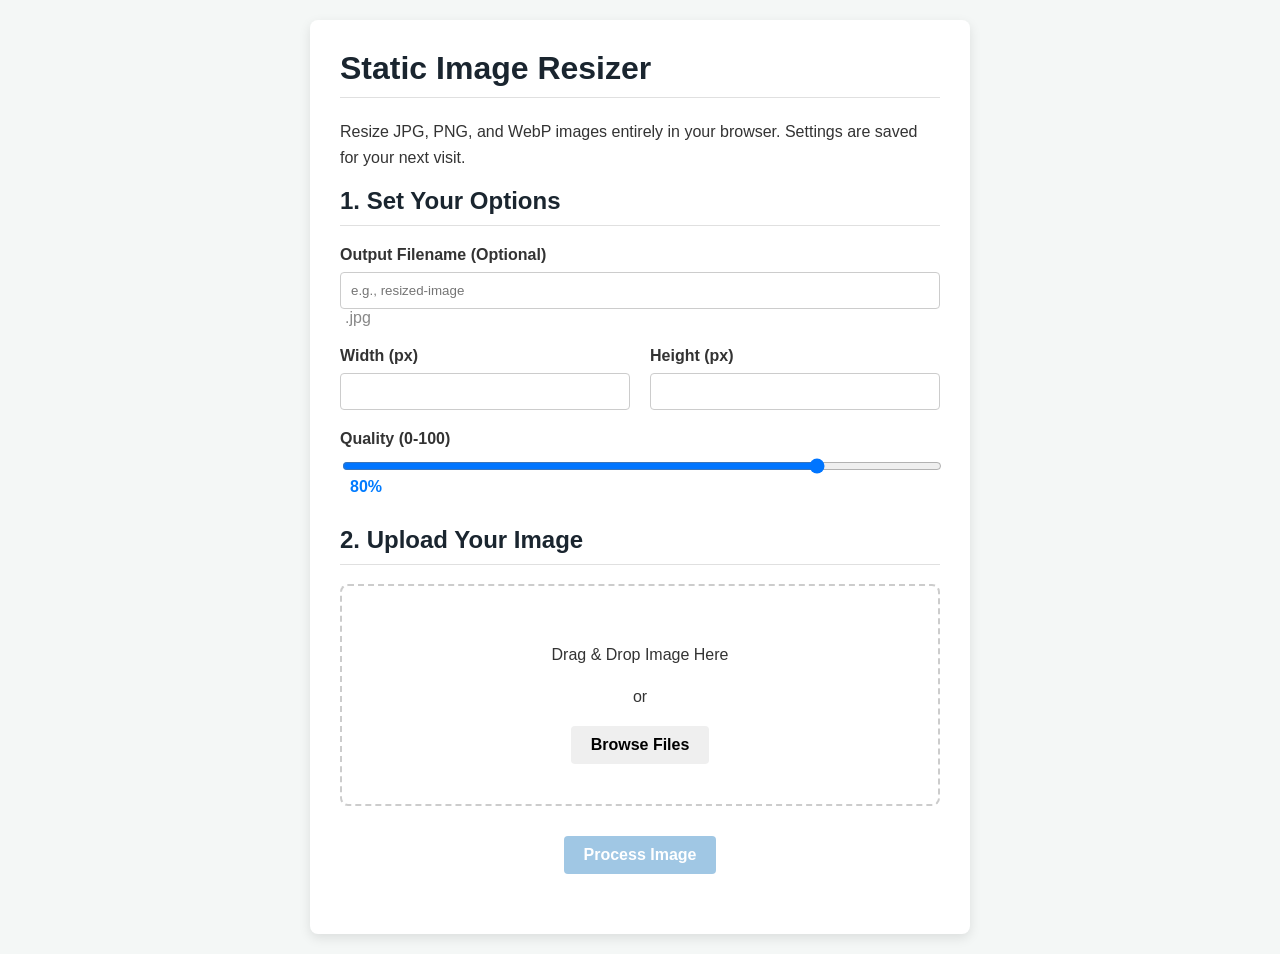
==== index.html @ b530f236 "Add files via upload" ====
<!--
 * Static Image Resizer
 *
 * Author: Ehsan Rostami (ehsan-rostami)
 * Copyright (c) 2025 Ehsan Rostami
 *
 * Released under the MIT License.
-->

<!DOCTYPE html>
<html lang="en">
<head>
    <meta charset="UTF-8">
    <meta name="viewport" content="width=device-width, initial-scale=1.0">
    <title>Static Image Resizer</title>
    <link rel="stylesheet" href="style.css">
</head>
<body>

    <main class="container">
        <h1>Static Image Resizer</h1>
        <p>Resize JPG, PNG, and WebP images entirely in your browser. Settings are saved for your next visit.</p>

        <section class="settings-panel">
            <h2>1. Set Your Options</h2>
            <div class="form-group">
                <label for="filename">Output Filename (Optional)</label>
                <input type="text" id="filename" placeholder="e.g., resized-image">
                <span class="file-extension">.jpg</span>
            </div>
            <div class="dimension-group">
                <div class="form-group">
                    <label for="width">Width (px)</label>
                    <input type="number" id="width" min="1">
                </div>
                <div class="form-group">
                    <label for="height">Height (px)</label>
                    <input type="number" id="height" min="1">
                </div>
            </div>
            <div class="form-group">
                <label for="quality">Quality (0-100)</label>
                <input type="range" id="quality" min="0" max="100" value="80">
                <span id="qualityValue">80%</span>
            </div>
        </section>

        <section class="upload-panel">
            <h2>2. Upload Your Image</h2>
            <div id="dropArea" class="drop-area">
                <p>Drag & Drop Image Here</p>
                <p>or</p>
                <button id="browseBtn" class="button">Browse Files</button>
                <input type="file" id="fileInput" accept="image/jpeg, image/png, image/webp" hidden>
            </div>
            <div id="imagePreview" class="image-preview" hidden>
                <img id="previewThumbnail" src="#" alt="Image Preview">
                <div id="imageInfo"></div>
            </div>
        </section>

        <section class="process-panel">
            <button id="processBtn" class="button button-primary" disabled>Process Image</button>
            <div id="loader" class="loader" hidden></div>
        </section>

        <section id="outputSection" class="output-section" hidden>
             <h2>Success!</h2>
             <p>Your image has been processed and downloaded.</p>
        </section>

    </main>

    <script src="script.js"></script>
</body>
</html>
---- style.css ----
/**
 * Static Image Resizer
 *
 * Author: Ehsan Rostami (ehsan-rostami)
 * Copyright (c) 2025 Ehsan Rostami
 *
 * Released under the MIT License.
 */

/* General Styling */
body {
    font-family: -apple-system, BlinkMacSystemFont, "Segoe UI", Roboto, Helvetica, Arial, sans-serif;
    background-color: #f4f7f6;
    color: #333;
    margin: 0;
    padding: 20px;
    display: flex;
    justify-content: center;
    align-items: flex-start;
    min-height: 100vh;
}

.container {
    width: 100%;
    max-width: 600px;
    background-color: #ffffff;
    padding: 30px;
    border-radius: 8px;
    box-shadow: 0 4px 12px rgba(0,0,0,0.1);
}

h1, h2 {
    color: #1a252f;
    border-bottom: 1px solid #e0e0e0;
    padding-bottom: 10px;
    margin-top: 0;
}

p {
    line-height: 1.6;
}

section {
    margin-bottom: 30px;
}

/* Form Elements */
.form-group {
    margin-bottom: 20px;
}

.form-group label {
    display: block;
    font-weight: 600;
    margin-bottom: 8px;
}

.form-group input[type="text"],
.form-group input[type="number"] {
    width: 100%;
    padding: 10px;
    border: 1px solid #ccc;
    border-radius: 4px;
    box-sizing: border-box; /* Important */
}

.dimension-group {
    display: flex;
    gap: 20px;
}

.dimension-group .form-group {
    flex: 1;
}

input[type="range"] {
    width: 100%;
}

.file-extension {
    margin-left: 5px;
    color: #888;
}

#qualityValue {
    font-weight: bold;
    color: #007bff;
    margin-left: 10px;
}

/* Buttons */
.button {
    padding: 10px 20px;
    border: none;
    border-radius: 4px;
    cursor: pointer;
    font-size: 16px;
    font-weight: 600;
    transition: background-color 0.2s;
}

.button-primary {
    background-color: #007bff;
    color: white;
}

.button-primary:disabled {
    background-color: #a0c7e4;
    cursor: not-allowed;
}

.button-primary:not(:disabled):hover {
    background-color: #0056b3;
}

/* Drop Area & Preview */
.drop-area {
    border: 2px dashed #ccc;
    border-radius: 8px;
    padding: 40px;
    text-align: center;
    cursor: pointer;
    transition: border-color 0.2s, background-color 0.2s;
}

.drop-area.drag-over {
    border-color: #007bff;
    background-color: #e9f5ff;
}

.image-preview {
    margin-top: 20px;
    text-align: center;
}

#previewThumbnail {
    max-width: 100%;
    max-height: 200px;
    border-radius: 4px;
    border: 1px solid #ddd;
}

#imageInfo {
    margin-top: 10px;
    font-size: 14px;
    color: #555;
}

/* Process Button & Loader */
.process-panel {
    display: flex;
    flex-direction: column;
    align-items: center;
}

.loader {
    border: 4px solid #f3f3f3;
    border-top: 4px solid #3498db;
    border-radius: 50%;
    width: 30px;
    height: 30px;
    animation: spin 1s linear infinite;
    margin-top: 15px;
}

@keyframes spin {
    0% { transform: rotate(0deg); }
    100% { transform: rotate(360deg); }
}

/* Output Section */
.output-section {
    background-color: #e8f5e9;
    color: #2e7d32;
    padding: 15px;
    border-radius: 4px;
    text-align: center;
}
.output-section h2 {
    margin-top: 0;
    border-bottom: none;
    color: inherit;
}

/* Helper Class */
[hidden] {
    display: none !important;
}

/* Responsive Design for Mobile */
@media (max-width: 600px) {
    body {
        padding: 10px;
    }
    .container {
        padding: 20px;
    }
    .dimension-group {
        flex-direction: column;
        gap: 0;
    }
}
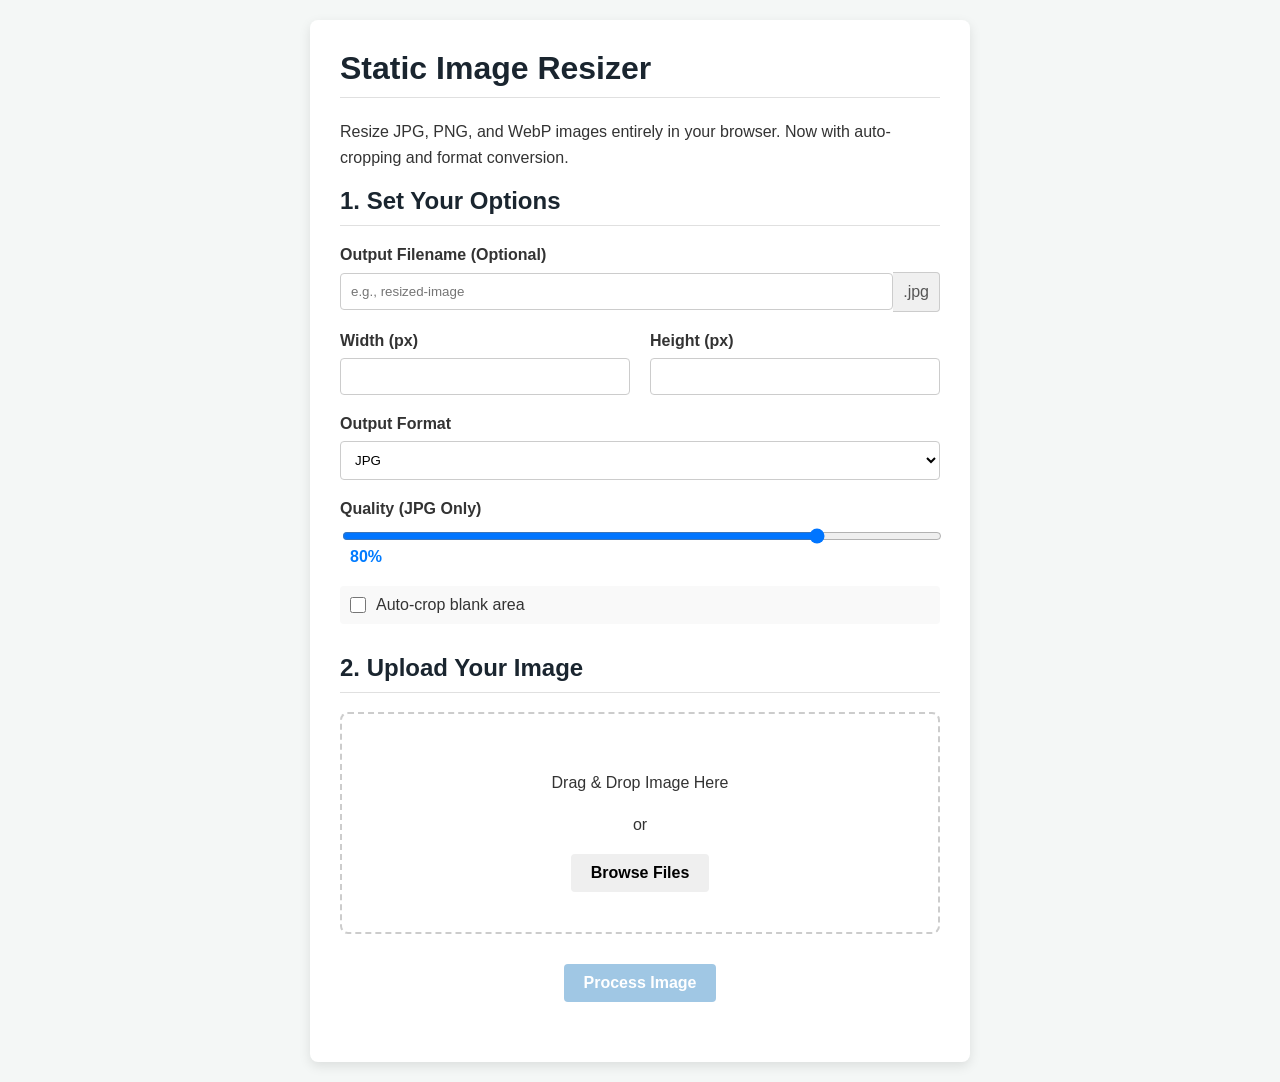
==== commit b9de0229: "Add files via upload" ====
--- a/index.html
+++ b/index.html
@@ -1,9 +1,7 @@
 <!--
  * Static Image Resizer
- *
- * Author: Ehsan Rostami (ehsan-rostami)
+ * Author: Ehsan Rostami (https://github.com/ehsan-rostami)
  * Copyright (c) 2025 Ehsan Rostami
- *
  * Released under the MIT License.
 -->
 
@@ -19,14 +17,16 @@
 
     <main class="container">
         <h1>Static Image Resizer</h1>
-        <p>Resize JPG, PNG, and WebP images entirely in your browser. Settings are saved for your next visit.</p>
+        <p>Resize JPG, PNG, and WebP images entirely in your browser. Now with auto-cropping and format conversion.</p>
 
         <section class="settings-panel">
             <h2>1. Set Your Options</h2>
             <div class="form-group">
                 <label for="filename">Output Filename (Optional)</label>
-                <input type="text" id="filename" placeholder="e.g., resized-image">
-                <span class="file-extension">.jpg</span>
+                <div class="filename-group">
+                    <input type="text" id="filename" placeholder="e.g., resized-image">
+                    <span id="fileExtension" class="file-extension">.jpg</span>
+                </div>
             </div>
             <div class="dimension-group">
                 <div class="form-group">
@@ -39,9 +39,25 @@
                 </div>
             </div>
             <div class="form-group">
-                <label for="quality">Quality (0-100)</label>
+                <label for="outputFormat">Output Format</label>
+                <select id="outputFormat">
+                    <option value="jpeg">JPG</option>
+                    <option value="png">PNG</option>
+                </select>
+            </div>
+            <div id="qualityWrapper" class="form-group">
+                <label for="quality">Quality (JPG Only)</label>
                 <input type="range" id="quality" min="0" max="100" value="80">
                 <span id="qualityValue">80%</span>
+            </div>
+            <div class="form-group checkbox-group">
+                <input type="checkbox" id="autoCrop">
+                <label for="autoCrop">Auto-crop blank area</label>
+            </div>
+            <div id="formatOptions" class="form-group" hidden>
+                <label for="bgColor">Color for Transparency/Background</label>
+                <input type="color" id="bgColor" value="#FFFFFF">
+                <span id="bgColorHelp" class="help-text">Color to make transparent (JPG to PNG) or background color (PNG to JPG). Also used for cropping.</span>
             </div>
         </section>
 
@@ -73,4 +89,4 @@
 
     <script src="script.js"></script>
 </body>
-</html>+</html>
--- a/style.css
+++ b/style.css
@@ -1,13 +1,10 @@
 /**
  * Static Image Resizer
- *
- * Author: Ehsan Rostami (ehsan-rostami)
+ * Author: Ehsan Rostami (https://github.com/ehsan-rostami)
  * Copyright (c) 2025 Ehsan Rostami
- *
  * Released under the MIT License.
  */
 
-/* General Styling */
 body {
     font-family: -apple-system, BlinkMacSystemFont, "Segoe UI", Roboto, Helvetica, Arial, sans-serif;
     background-color: #f4f7f6;
@@ -44,7 +41,6 @@
     margin-bottom: 30px;
 }
 
-/* Form Elements */
 .form-group {
     margin-bottom: 20px;
 }
@@ -56,12 +52,15 @@
 }
 
 .form-group input[type="text"],
-.form-group input[type="number"] {
+.form-group input[type="number"],
+.form-group select,
+.form-group input[type="color"] {
     width: 100%;
     padding: 10px;
     border: 1px solid #ccc;
     border-radius: 4px;
-    box-sizing: border-box; /* Important */
+    box-sizing: border-box;
+    background-color: #fff;
 }
 
 .dimension-group {
@@ -73,13 +72,31 @@
     flex: 1;
 }
 
+.filename-group {
+    display: flex;
+    align-items: center;
+}
+
+.filename-group input {
+    border-right: none;
+    border-top-right-radius: 0;
+    border-bottom-right-radius: 0;
+    flex-grow: 1;
+}
+
+.file-extension {
+    padding: 10px;
+    background-color: #f0f0f0;
+    border: 1px solid #ccc;
+    border-left: none;
+    border-radius: 0 4px 4px 0;
+    color: #555;
+    white-space: nowrap;
+}
+
+
 input[type="range"] {
     width: 100%;
-}
-
-.file-extension {
-    margin-left: 5px;
-    color: #888;
 }
 
 #qualityValue {
@@ -88,7 +105,35 @@
     margin-left: 10px;
 }
 
-/* Buttons */
+.checkbox-group {
+    display: flex;
+    align-items: center;
+    gap: 10px;
+    background-color: #f9f9f9;
+    padding: 10px;
+    border-radius: 4px;
+}
+
+.checkbox-group input[type="checkbox"] {
+    width: auto;
+    margin: 0;
+    height: 1.2em;
+    width: 1.2em;
+}
+
+.checkbox-group label {
+    margin-bottom: 0;
+    font-weight: normal;
+    cursor: pointer;
+}
+
+.help-text {
+    display: block;
+    font-size: 13px;
+    color: #666;
+    margin-top: 8px;
+}
+
 .button {
     padding: 10px 20px;
     border: none;
@@ -113,7 +158,6 @@
     background-color: #0056b3;
 }
 
-/* Drop Area & Preview */
 .drop-area {
     border: 2px dashed #ccc;
     border-radius: 8px;
@@ -146,7 +190,6 @@
     color: #555;
 }
 
-/* Process Button & Loader */
 .process-panel {
     display: flex;
     flex-direction: column;
@@ -168,7 +211,6 @@
     100% { transform: rotate(360deg); }
 }
 
-/* Output Section */
 .output-section {
     background-color: #e8f5e9;
     color: #2e7d32;
@@ -182,12 +224,10 @@
     color: inherit;
 }
 
-/* Helper Class */
 [hidden] {
     display: none !important;
 }
 
-/* Responsive Design for Mobile */
 @media (max-width: 600px) {
     body {
         padding: 10px;
@@ -199,4 +239,4 @@
         flex-direction: column;
         gap: 0;
     }
-}+}
